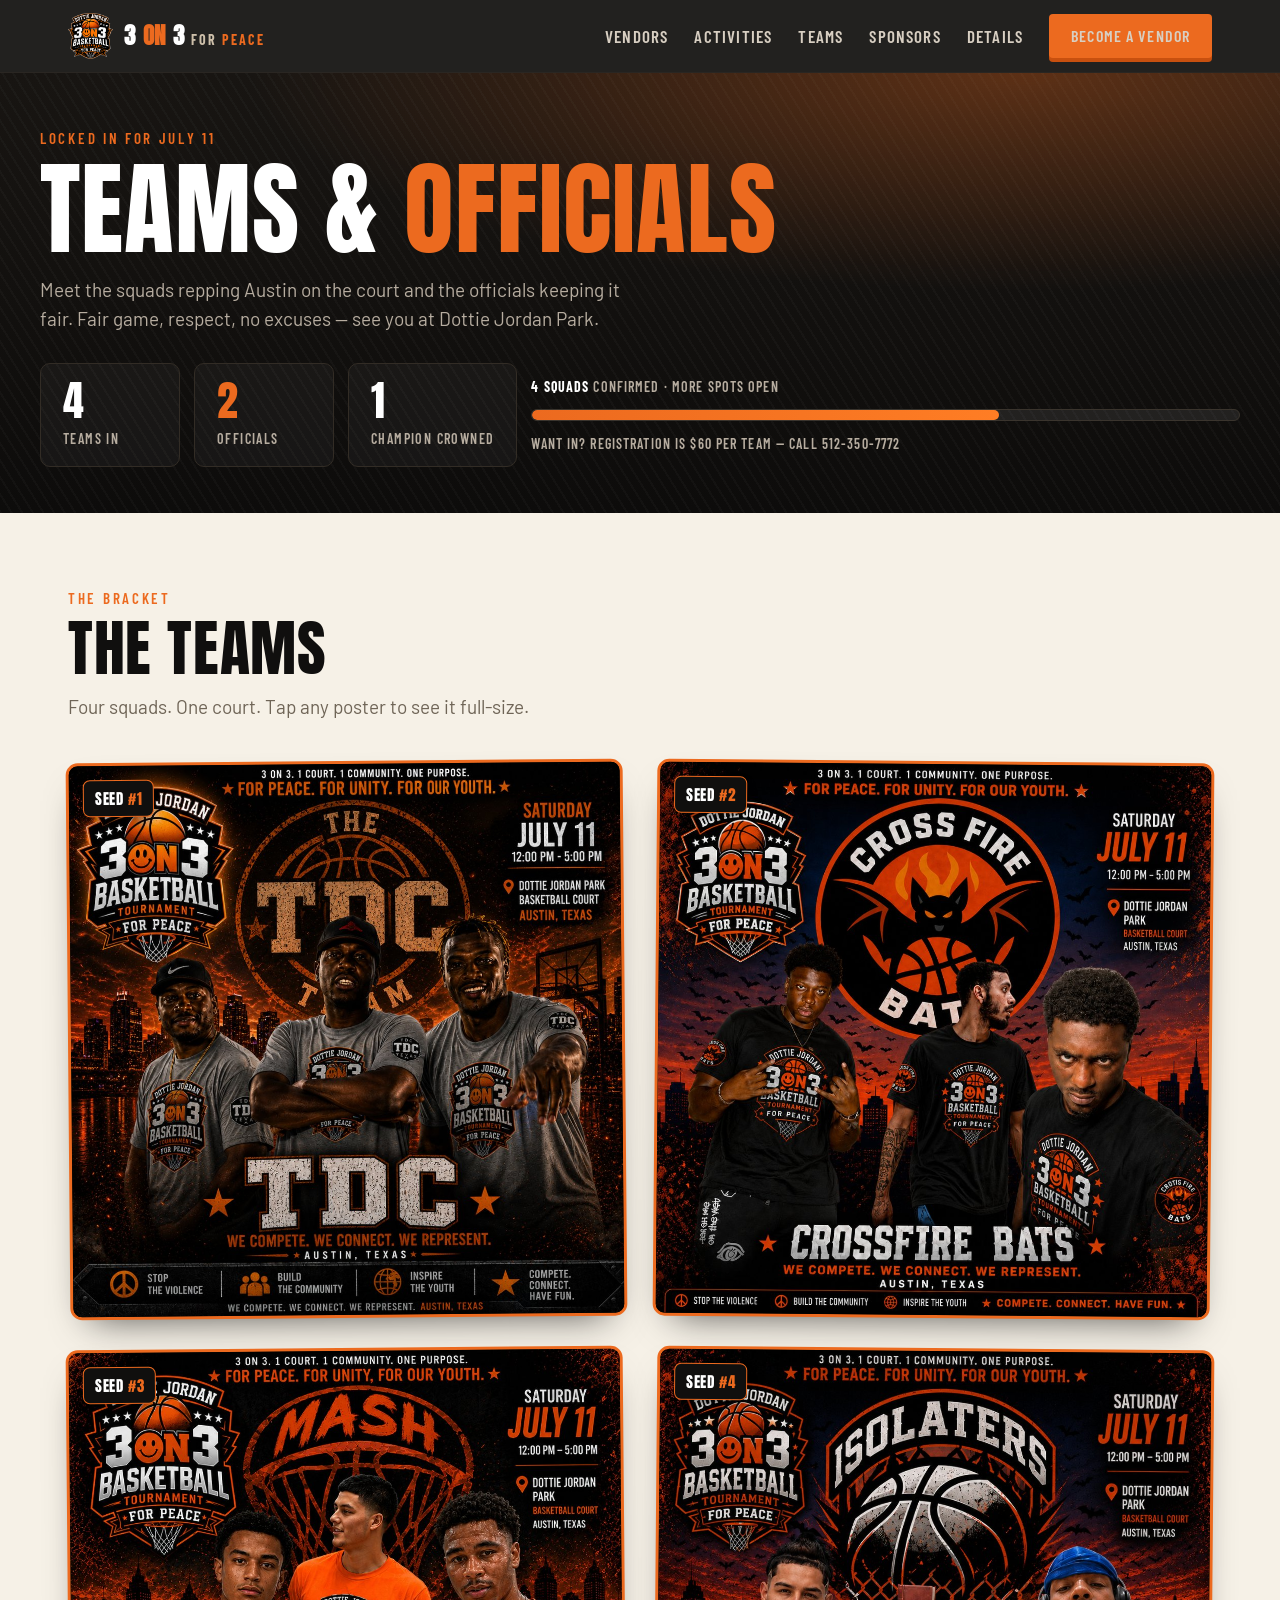
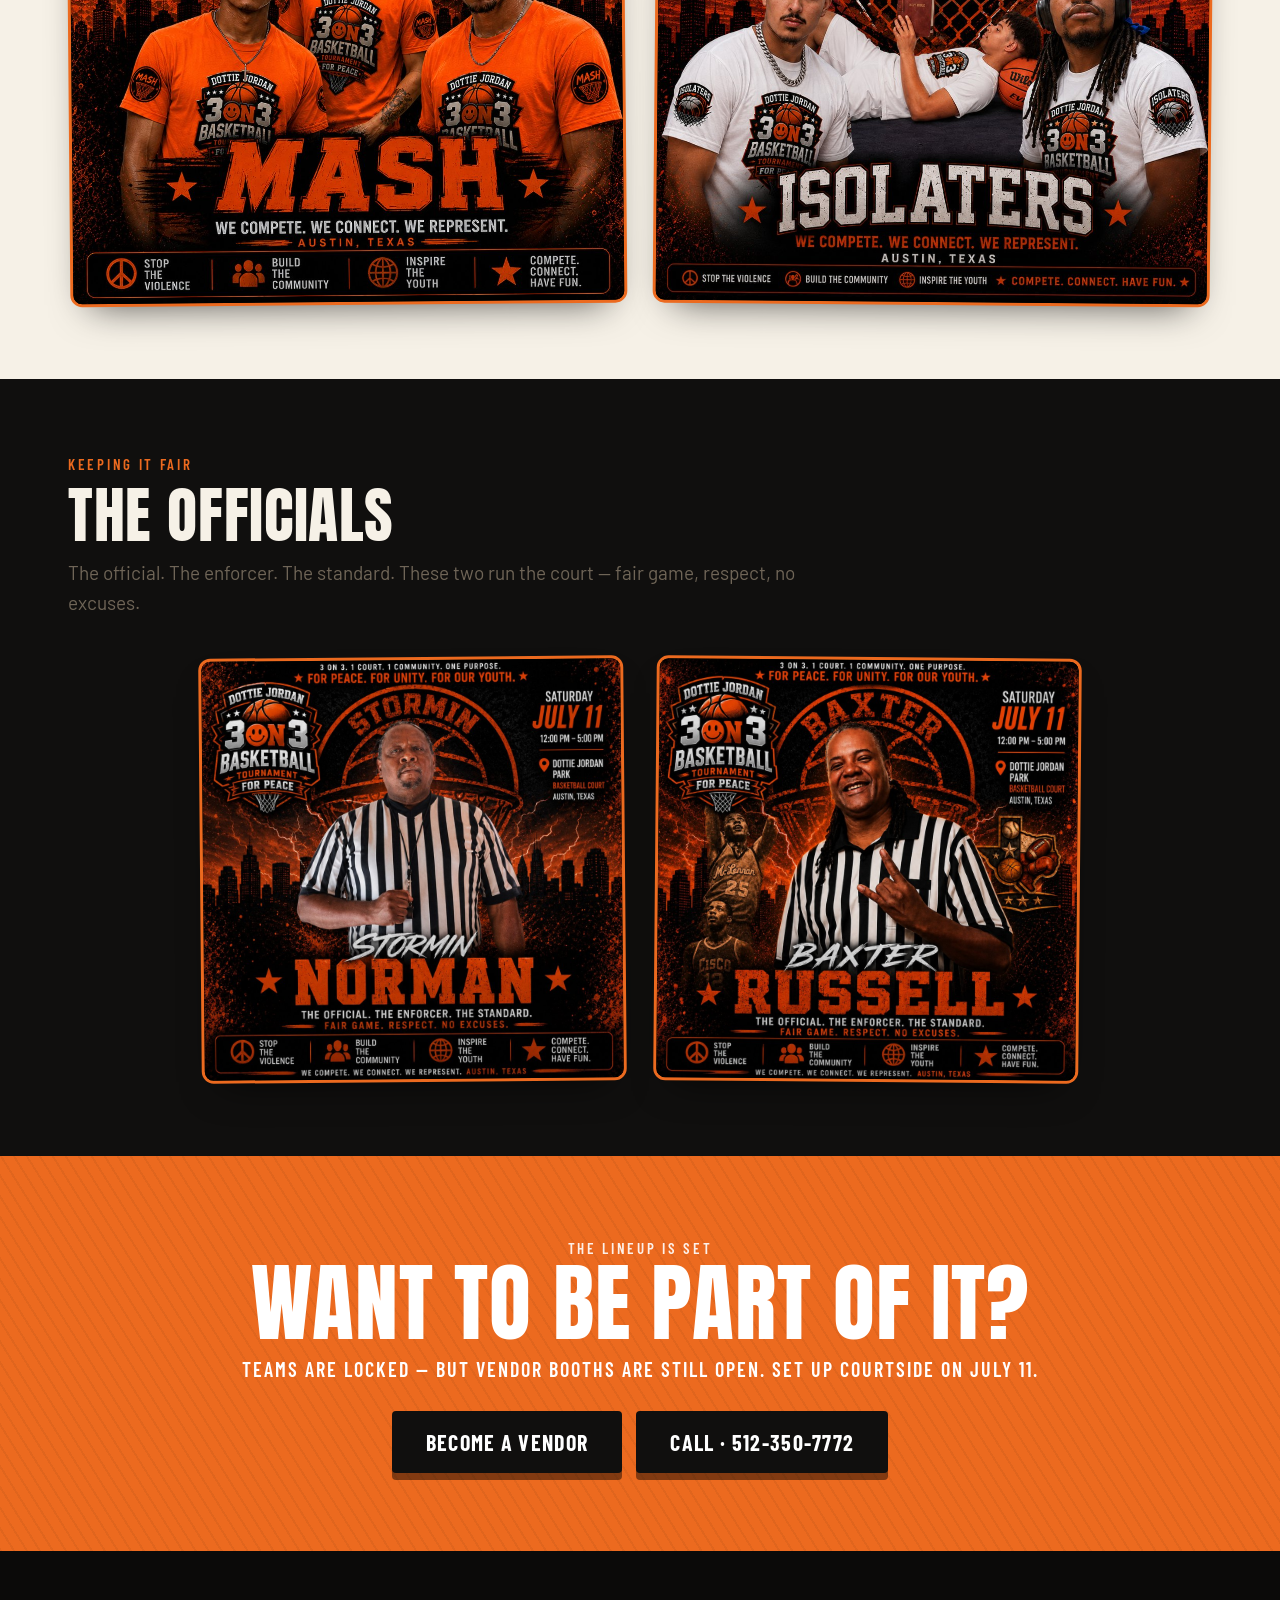
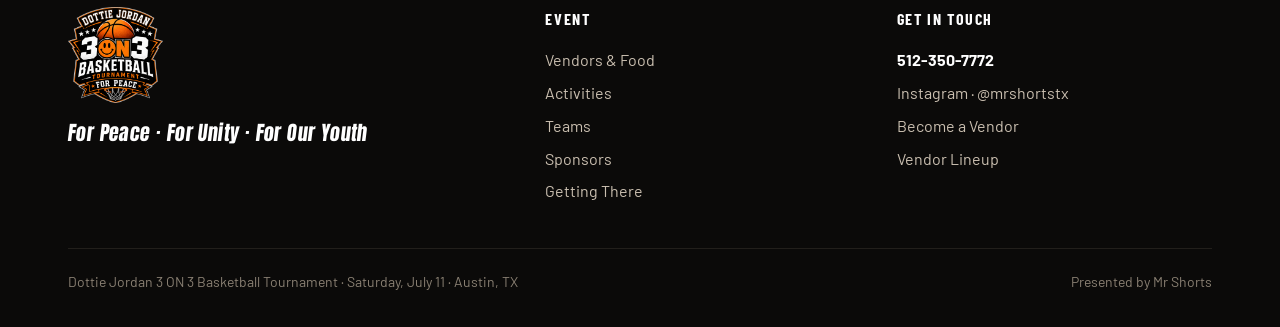
==== teams.html @ dc49b0a9 "Add files via upload" ====
<!DOCTYPE html>
<html lang="en">
<head>
<meta charset="UTF-8" />
<meta name="viewport" content="width=device-width, initial-scale=1.0" />
<title>Teams &amp; Officials — Dottie Jordan 3 ON 3 · For Peace</title>
<link rel="preconnect" href="https://fonts.googleapis.com" />
<link rel="preconnect" href="https://fonts.gstatic.com" crossorigin />
<link href="https://fonts.googleapis.com/css2?family=Anton&family=Barlow:ital,wght@0,400;0,500;0,600;0,700;1,600&family=Barlow+Condensed:wght@500;600;700&display=swap" rel="stylesheet" />
<link rel="stylesheet" href="assets/site.css" />
<style>
  /* ===== TEAMS PAGE ===== */
  .teams-hero{position:relative;background:var(--ink);color:var(--cream);overflow:hidden;}
  .teams-hero::before{
    content:"";position:absolute;inset:0;
    background:
      radial-gradient(110% 90% at 80% 0%, rgba(236,106,31,.32), transparent 55%),
      repeating-linear-gradient(58deg, rgba(255,255,255,.022) 0 2px, transparent 2px 9px),
      linear-gradient(180deg,#181512,#0d0c0b);
    z-index:0;
  }
  .teams-hero .wrap{position:relative;z-index:2;padding:54px 0 46px;}
  .teams-hero .eyebrow{display:block;margin-bottom:10px;}
  .teams-hero h1{font-size:clamp(46px,8vw,104px);color:#fff;}
  .teams-hero h1 .br{color:var(--orange);}
  .teams-hero .sub{color:var(--muted);max-width:600px;font-size:19px;margin:16px 0 0;}

  .reg-bar{display:flex;flex-wrap:wrap;gap:14px;margin-top:30px;}
  .stat{background:rgba(255,255,255,.04);border:1px solid #322c25;border-radius:10px;padding:16px 22px;min-width:140px;}
  .stat .n{font-family:'Anton',sans-serif;font-size:42px;line-height:1;color:#fff;}
  .stat .n span{color:var(--orange);}
  .stat .l{font-family:'Barlow Condensed',sans-serif;font-weight:600;text-transform:uppercase;letter-spacing:.1em;font-size:14px;color:var(--muted);margin-top:6px;}
  .reg-bar .grow{flex:1;min-width:240px;display:flex;flex-direction:column;justify-content:center;gap:12px;}
  .reg-bar .barwrap{background:rgba(255,255,255,.08);border-radius:999px;height:12px;overflow:hidden;border:1px solid #3a342d;}
  .reg-bar .barfill{height:100%;background:linear-gradient(90deg,var(--orange),var(--orange-bright));border-radius:999px;}
  .reg-bar .barlabel{font-family:'Barlow Condensed',sans-serif;font-weight:600;text-transform:uppercase;letter-spacing:.08em;font-size:14px;color:var(--muted);}
  .reg-bar .barlabel b{color:#fff;}

  /* poster grid */
  .roster-section{padding:74px 0;}
  .roster-section.cream{background:var(--cream);}
  .roster-section.dark{background:var(--ink);color:var(--cream);}
  .poster-grid{display:grid;grid-template-columns:repeat(2,1fr);gap:30px;}
  .poster-grid.officials{max-width:880px;margin:0 auto;}

  .pcard{
    position:relative;border-radius:12px;overflow:hidden;cursor:pointer;
    border:3px solid var(--orange);background:#000;
    box-shadow:0 18px 38px -20px rgba(0,0,0,.7);
    transition:.18s transform,.18s box-shadow;display:block;
  }
  .pcard:nth-child(odd){transform:rotate(-.5deg);}
  .pcard:nth-child(even){transform:rotate(.5deg);}
  .pcard:hover{transform:rotate(0deg) translateY(-4px);box-shadow:0 26px 46px -18px rgba(0,0,0,.75);}
  .pcard img{display:block;width:100%;height:auto;}
  .pcard .scrim{
    position:absolute;inset:0;
    background:radial-gradient(circle at 50% 60%, rgba(8,7,6,.15), rgba(8,7,6,.55));
    display:grid;place-items:center;
    opacity:0;transition:.18s;
  }
  .pcard:hover .scrim{opacity:1;}
  .pcard .view{
    font-family:'Barlow Condensed',sans-serif;font-weight:700;text-transform:uppercase;letter-spacing:.06em;font-size:17px;
    color:#fff;background:var(--orange);border-radius:999px;padding:12px 24px;display:inline-flex;align-items:center;gap:9px;
    transform:translateY(8px);transition:.18s;white-space:nowrap;box-shadow:0 8px 22px -8px rgba(0,0,0,.6);
  }
  .pcard:hover .view{transform:translateY(0);}
  .pcard .view svg{width:17px;height:17px;stroke:#fff;stroke-width:2.4;}

  .pcard .seedflag{
    position:absolute;top:14px;left:14px;z-index:2;
    font-family:'Anton',sans-serif;font-size:15px;color:#fff;background:var(--ink);
    border:1.5px solid var(--orange);border-radius:7px;padding:6px 11px;letter-spacing:.04em;
    box-shadow:0 6px 14px -6px rgba(0,0,0,.7);
  }
  .pcard .seedflag span{color:var(--orange);}

  /* lightbox */
  .lb{position:fixed;inset:0;z-index:200;display:none;align-items:center;justify-content:center;padding:30px;
    background:rgba(8,7,6,.92);backdrop-filter:blur(4px);}
  .lb.open{display:flex;}
  .lb img{max-width:min(92vw,860px);max-height:88vh;width:auto;height:auto;border-radius:10px;border:3px solid var(--orange);box-shadow:0 30px 60px -20px rgba(0,0,0,.8);}
  .lb .close{position:absolute;top:22px;right:26px;width:48px;height:48px;border-radius:50%;border:2px solid #5a5147;background:rgba(0,0,0,.5);color:#fff;font-size:24px;cursor:pointer;display:grid;place-items:center;transition:.15s;}
  .lb .close:hover{background:var(--orange);border-color:var(--orange);}
  .lb .nav-btn{position:absolute;top:50%;transform:translateY(-50%);width:54px;height:54px;border-radius:50%;border:2px solid #5a5147;background:rgba(0,0,0,.5);color:#fff;font-size:26px;cursor:pointer;display:grid;place-items:center;transition:.15s;}
  .lb .nav-btn:hover{background:var(--orange);border-color:var(--orange);}
  .lb .prev{left:24px;} .lb .next{right:24px;}
  .lb .cap{position:absolute;bottom:26px;left:0;right:0;text-align:center;font-family:'Barlow Condensed',sans-serif;font-weight:700;text-transform:uppercase;letter-spacing:.08em;color:#f0d4bf;font-size:16px;}

  @media(max-width:760px){
    .poster-grid{grid-template-columns:1fr;gap:22px;}
    .pcard:nth-child(odd),.pcard:nth-child(even){transform:none;}
    .lb .nav-btn{width:44px;height:44px;}
    .lb .prev{left:10px;} .lb .next{right:10px;}
  }
</style>
</head>
<body>

  <!-- ============ NAV ============ -->
  <header class="nav">
    <div class="wrap nav-inner">
      <a class="brand" href="index.html#top">
        <img src="assets/logo.png" alt="Dottie Jordan 3 on 3 logo" />
        <b>3<span>ON</span>3 <i>For <span>Peace</span></i></b>
      </a>
      <button class="nav-toggle" id="navToggle" aria-label="Menu"><span></span><span></span><span></span></button>
      <nav class="links" id="navLinks">
        <a href="index.html#vendors">Vendors</a>
        <a href="index.html#activities">Activities</a>
        <a href="teams.html">Teams</a>
        <a href="index.html#sponsors">Sponsors</a>
        <a href="index.html#details">Details</a>
        <a class="btn" href="vendor-registration.html">Become a Vendor</a>
      </nav>
    </div>
  </header>

  <!-- ============ HERO ============ -->
  <section class="teams-hero" id="top">
    <div class="wrap">
      <span class="eyebrow">Locked In For July 11</span>
      <h1>Teams &amp; <span class="br">Officials</span></h1>
      <p class="sub">Meet the squads repping Austin on the court and the officials keeping it fair. Fair game, respect, no excuses — see you at Dottie Jordan Park.</p>

      <div class="reg-bar">
        <div class="stat"><div class="n" id="statTeams">4</div><div class="l">Teams In</div></div>
        <div class="stat"><div class="n"><span>2</span></div><div class="l">Officials</div></div>
        <div class="stat"><div class="n">1</div><div class="l">Champion Crowned</div></div>
        <div class="grow">
          <div class="barlabel"><b>4 squads</b> confirmed · more spots open</div>
          <div class="barwrap"><div class="barfill" style="width:66%;"></div></div>
          <div class="barlabel">Want in? Registration is $60 per team — call 512-350-7772</div>
        </div>
      </div>
    </div>
  </section>

  <!-- ============ TEAMS ============ -->
  <section class="roster-section cream" id="teams">
    <div class="wrap">
      <div class="sec-head">
        <span class="eyebrow">The Bracket</span>
        <h2 class="section-title">The Teams</h2>
        <p class="lead">Four squads. One court. Tap any poster to see it full-size.</p>
      </div>
      <div class="poster-grid" id="teamGrid"></div>
    </div>
  </section>

  <!-- ============ OFFICIALS ============ -->
  <section class="roster-section dark" id="officials">
    <div class="wrap">
      <div class="sec-head">
        <span class="eyebrow">Keeping It Fair</span>
        <h2 class="section-title">The Officials</h2>
        <p class="lead">The official. The enforcer. The standard. These two run the court — fair game, respect, no excuses.</p>
      </div>
      <div class="poster-grid officials" id="refGrid"></div>
    </div>
  </section>

  <!-- ============ FINAL CTA ============ -->
  <section class="finalcta" id="register">
    <div class="wrap inner">
      <span class="eyebrow" style="color:#fff;opacity:.9;">The Lineup Is Set</span>
      <h2>Want To Be Part Of It?</h2>
      <p>Teams are locked — but vendor booths are still open. Set up courtside on July 11.</p>
      <div style="display:flex;gap:14px;justify-content:center;flex-wrap:wrap;">
        <a class="btn dark lg" href="vendor-registration.html">Become a Vendor</a>
        <a class="btn dark lg" href="tel:5123507772">Call · 512-350-7772</a>
      </div>
    </div>
  </section>

  <!-- ============ FOOTER ============ -->
  <footer class="footer">
    <div class="wrap">
      <div class="top">
        <div>
          <img class="logo" src="assets/logo.png" alt="Dottie Jordan 3 on 3 logo" />
          <div class="peace">For Peace · For Unity · For Our Youth</div>
        </div>
        <div>
          <h4>Event</h4>
          <a href="index.html#vendors">Vendors &amp; Food</a>
          <a href="index.html#activities">Activities</a>
          <a href="teams.html">Teams</a>
          <a href="index.html#sponsors">Sponsors</a>
          <a href="index.html#details">Getting There</a>
        </div>
        <div class="contact">
          <h4>Get In Touch</h4>
          <a href="tel:5123507772"><b>512-350-7772</b></a>
          <a href="https://instagram.com/mrshortstx" target="_blank" rel="noopener">Instagram · @mrshortstx</a>
          <a href="vendor-registration.html">Become a Vendor</a>
          <a href="index.html#vendors">Vendor Lineup</a>
        </div>
      </div>
      <div class="bottom">
        <span>Dottie Jordan 3 ON 3 Basketball Tournament · Saturday, July 11 · Austin, TX</span>
        <span>Presented by Mr Shorts</span>
      </div>
    </div>
  </footer>

  <!-- ============ LIGHTBOX ============ -->
  <div class="lb" id="lb">
    <button class="close" id="lbClose" aria-label="Close">&times;</button>
    <button class="nav-btn prev" id="lbPrev" aria-label="Previous">&#8249;</button>
    <img id="lbImg" alt="" />
    <button class="nav-btn next" id="lbNext" aria-label="Next">&#8250;</button>
    <div class="cap" id="lbCap"></div>
  </div>

  <script>
    const t = document.getElementById('navToggle');
    const l = document.getElementById('navLinks');
    t.addEventListener('click', ()=> l.classList.toggle('open'));

    const TEAMS = [
      {name:"TDC", img:"assets/posters/tdc.jpg", tag:"We Compete. We Connect. We Represent.", seed:1},
      {name:"Crossfire Bats", img:"assets/posters/crossfire-bats.jpg", tag:"We Compete. We Connect. We Represent.", seed:2},
      {name:"MASH", img:"assets/posters/mash.jpg", tag:"We Compete. We Connect. We Represent.", seed:3},
      {name:"Isolaters", img:"assets/posters/isolaters.jpg", tag:"We Compete. We Connect. We Represent.", seed:4},
    ];
    const REFS = [
      {name:"Stormin Norman", img:"assets/posters/stormin-norman.jpg", tag:"The Official · The Enforcer · The Standard"},
      {name:"Baxter Russell", img:"assets/posters/baxter-russell.jpg", tag:"Fair Game · Respect · No Excuses"},
    ];

    const EYE = '<svg viewBox="0 0 24 24" fill="none" stroke-linecap="round" stroke-linejoin="round"><path d="M2 12s3.5-7 10-7 10 7 10 7-3.5 7-10 7-10-7-10-7z"/><circle cx="12" cy="12" r="3"/></svg>';

    // flat ordered list for lightbox navigation
    const ALL = [];
    function card(item, kind){
      const idx = ALL.length;
      ALL.push(item);
      const seed = kind==='team' ? `<div class="seedflag">SEED <span>#${item.seed}</span></div>` : '';
      return `<a class="pcard" data-idx="${idx}" href="${item.img}" onclick="return false;">
        ${seed}
        <img src="${item.img}" alt="${item.name} — Dottie Jordan 3 on 3 poster" loading="lazy" />
        <div class="scrim"><span class="view">${EYE} View Poster</span></div>
      </a>`;
    }
    document.getElementById('teamGrid').innerHTML = TEAMS.map(t=>card(t,'team')).join('');
    document.getElementById('refGrid').innerHTML = REFS.map(r=>card(r,'ref')).join('');

    // lightbox
    const lb=document.getElementById('lb'), lbImg=document.getElementById('lbImg'), lbCap=document.getElementById('lbCap');
    let cur=0;
    function open(i){cur=(i+ALL.length)%ALL.length;lbImg.src=ALL[cur].img;lbImg.alt=ALL[cur].name;lbCap.textContent=ALL[cur].name+' — '+ALL[cur].tag;lb.classList.add('open');}
    function close(){lb.classList.remove('open');lbImg.removeAttribute('src');}
    document.querySelectorAll('.pcard').forEach(c=>c.addEventListener('click',()=>open(+c.dataset.idx)));
    document.getElementById('lbClose').addEventListener('click',close);
    document.getElementById('lbPrev').addEventListener('click',e=>{e.stopPropagation();open(cur-1);});
    document.getElementById('lbNext').addEventListener('click',e=>{e.stopPropagation();open(cur+1);});
    lb.addEventListener('click',e=>{if(e.target===lb)close();});
    document.addEventListener('keydown',e=>{if(!lb.classList.contains('open'))return;if(e.key==='Escape')close();if(e.key==='ArrowLeft')open(cur-1);if(e.key==='ArrowRight')open(cur+1);});
  </script>
</body>
</html>
---- assets/site.css ----
/* ====== DOTTIE JORDAN 3ON3 — FOR PEACE :: brand stylesheet ====== */
:root{
  --ink:#100f0e;
  --ink-2:#1b1917;
  --panel:#211e1b;
  --cream:#f6f1e7;
  --cream-2:#ece3d3;
  --paper:#fbf7ef;
  --orange:#ec6a1f;
  --orange-bright:#ff7d24;
  --orange-deep:#c8500f;
  --line-dark:#3a342d;
  --muted:#b7ada0;
  --muted-ink:#7c736682;
  --shadow:0 18px 40px -18px rgba(0,0,0,.55);
  --maxw:1200px;
}
*{box-sizing:border-box;}
html{scroll-behavior:smooth;scroll-padding-top:78px;}
body{
  margin:0;
  font-family:'Barlow',system-ui,sans-serif;
  color:var(--ink);
  background:var(--paper);
  -webkit-font-smoothing:antialiased;
  font-size:18px;line-height:1.55;
}
img{max-width:100%;display:block;}
a{color:inherit;text-decoration:none;}

.wrap{max-width:var(--maxw);margin:0 auto;padding:0 28px;}
.eyebrow{
  font-family:'Barlow Condensed',sans-serif;font-weight:600;
  text-transform:uppercase;letter-spacing:.18em;font-size:15px;color:var(--orange);
}
h1,h2,h3{font-family:'Anton',sans-serif;font-weight:400;line-height:.96;letter-spacing:.01em;margin:0;text-transform:uppercase;}
.display{font-size:clamp(54px,9vw,118px);}
.section-title{font-size:clamp(34px,5.2vw,62px);}
.italic-skew{font-style:normal;transform:skewX(-7deg);display:inline-block;}

/* star separators like the flyer */
.stars{display:inline-flex;align-items:center;gap:14px;font-family:'Barlow Condensed',sans-serif;font-weight:700;text-transform:uppercase;letter-spacing:.12em;}
.stars .s{color:var(--orange);font-size:.8em;}

/* buttons */
.btn{
  --bg:var(--orange);--fg:#fff;
  font-family:'Barlow Condensed',sans-serif;font-weight:700;text-transform:uppercase;letter-spacing:.06em;
  font-size:19px;line-height:1;
  display:inline-flex;align-items:center;gap:10px;
  background:var(--bg);color:var(--fg);
  border:2px solid transparent;border-radius:4px;
  padding:15px 26px;cursor:pointer;transition:.15s transform,.15s background,.15s box-shadow;
  box-shadow:0 6px 0 var(--orange-deep);
}
.btn:hover{transform:translateY(-1px);background:var(--orange-bright);}
.btn:active{transform:translateY(4px);box-shadow:0 2px 0 var(--orange-deep);}
.btn.ghost{background:transparent;color:var(--cream);border-color:#5a5147;box-shadow:none;}
.btn.ghost:hover{background:rgba(236,106,31,.12);border-color:var(--orange);color:#fff;}
.btn.dark{background:var(--ink);color:#fff;box-shadow:0 6px 0 #000;}
.btn.dark:hover{background:#000;}
.btn.lg{font-size:22px;padding:18px 32px;}

/* chips */
.chip{
  display:inline-flex;align-items:center;gap:8px;
  font-family:'Barlow Condensed',sans-serif;font-weight:600;text-transform:uppercase;letter-spacing:.08em;font-size:15px;
  border:1.5px solid currentColor;border-radius:999px;padding:7px 15px;
}
.chip svg{width:16px;height:16px;}

/* ============ NAV ============ */
.nav{
  position:sticky;top:0;z-index:60;background:rgba(16,15,14,.92);
  backdrop-filter:blur(8px);border-bottom:1px solid #2a2622;
}
.nav-inner{display:flex;align-items:center;gap:26px;height:72px;}
.nav .brand{display:flex;align-items:center;gap:11px;color:#fff;}
.nav .brand img{height:46px;width:auto;}
.nav .brand b{font-family:'Anton',sans-serif;font-size:23px;letter-spacing:.02em;display:flex;align-items:baseline;gap:7px;}
.nav .brand b span{color:var(--orange);}
.nav .brand b i{font-family:'Barlow Condensed',sans-serif;font-style:normal;font-weight:700;font-size:14px;letter-spacing:.14em;text-transform:uppercase;color:#cdbfa9;white-space:nowrap;}
.nav .brand b i span{color:var(--orange);}
.nav .links{display:flex;gap:26px;margin-left:auto;align-items:center;}
.nav .links a{font-family:'Barlow Condensed',sans-serif;font-weight:600;text-transform:uppercase;letter-spacing:.07em;font-size:17px;color:#d8cfc2;transition:.15s;}
.nav .links a:hover{color:#fff;}
.nav .links .btn{font-size:16px;padding:12px 20px;box-shadow:0 4px 0 var(--orange-deep);}
.nav-toggle{display:none;margin-left:auto;background:none;border:0;cursor:pointer;padding:8px;}
.nav-toggle span{display:block;width:26px;height:3px;background:#fff;border-radius:2px;margin:5px 0;}

/* ============ HERO ============ */
.hero{position:relative;background:var(--ink);color:var(--cream);overflow:hidden;}
.hero::before{/* spotlight + grain */
  content:"";position:absolute;inset:0;
  background:
    radial-gradient(120% 90% at 75% 0%, rgba(236,106,31,.35), transparent 55%),
    radial-gradient(90% 80% at 10% 100%, rgba(236,106,31,.14), transparent 60%),
    repeating-linear-gradient(58deg, rgba(255,255,255,.022) 0 2px, transparent 2px 9px),
    linear-gradient(180deg,#181512,#0d0c0b);
  z-index:0;
}
.hero::after{/* bottom court fade */
  content:"";position:absolute;left:0;right:0;bottom:0;height:140px;
  background:linear-gradient(180deg,transparent,rgba(0,0,0,.5));z-index:0;
}
.hero-inner{position:relative;z-index:2;display:grid;grid-template-columns:1.05fr .95fr;gap:48px;align-items:center;padding:62px 0 70px;}
.hero .eyebrow-row{display:flex;gap:10px;flex-wrap:wrap;margin-bottom:22px;}
.hero .eyebrow-row .chip{color:#e9c9af;border-color:#5a473a;}
.hero .eyebrow-row .chip.hot{color:#fff;background:var(--orange);border-color:var(--orange);}
.hero .logo-art{max-width:430px;width:100%;filter:drop-shadow(0 14px 30px rgba(0,0,0,.6));margin-bottom:6px;}
.hero h1.kicker{font-size:clamp(40px,6vw,82px);color:#fff;margin:4px 0 10px;}
.hero h1.kicker .peace{color:var(--orange);}
.hero .tag{margin:18px 0 6px;font-size:20px;}
.hero .sub{color:var(--muted);max-width:440px;font-size:18px;margin:0 0 26px;}
.hero .cta-row{display:flex;gap:14px;flex-wrap:wrap;}
.hero-media{position:relative;}
.hero-media image-slot{display:block;width:100%;height:480px;border-radius:8px;border:3px solid var(--orange);box-shadow:14px 14px 0 rgba(236,106,31,.22);transform:rotate(.6deg);}
.hero-media .presented{
  position:absolute;left:-14px;bottom:-18px;background:#fff;color:var(--ink);
  font-family:'Barlow Condensed',sans-serif;font-weight:700;text-transform:uppercase;letter-spacing:.06em;
  font-size:14px;padding:9px 16px;border-radius:4px;box-shadow:var(--shadow);transform:rotate(-2deg);
}
.hero-media .presented b{font-family:'Anton';color:var(--orange);font-size:18px;display:block;letter-spacing:.02em;}

/* ============ FEATURE STRIP ============ */
.features{background:var(--orange);color:#fff;}
.features .grid{display:grid;grid-template-columns:repeat(5,1fr);}
.feature{padding:30px 18px;text-align:center;border-right:1px solid rgba(255,255,255,.22);}
.feature:last-child{border-right:0;}
.feature .ic{width:54px;height:54px;margin:0 auto 12px;display:grid;place-items:center;border:2.5px solid #fff;border-radius:50%;}
.feature .ic svg{width:28px;height:28px;stroke:#fff;}
.feature h3{font-family:'Barlow Condensed',sans-serif;font-weight:700;font-size:22px;letter-spacing:.04em;}
.feature p{margin:2px 0 0;font-family:'Barlow Condensed',sans-serif;text-transform:uppercase;letter-spacing:.08em;font-size:14px;color:#ffe6d3;}

/* ============ generic section ============ */
.section{padding:84px 0;}
.section.dark{background:var(--ink);color:var(--cream);}
.section.cream{background:var(--cream);}
.sec-head{margin-bottom:40px;max-width:780px;}
.sec-head .eyebrow{display:block;margin-bottom:8px;}
.sec-head p.lead{font-size:19px;color:#6f6557;margin:14px 0 0;}
.section.dark .sec-head p.lead{color:var(--muted);}

/* ============ VENDORS (primary) ============ */
.vendor-grid{display:grid;grid-template-columns:repeat(4,1fr);gap:20px;}
.vendor{
  background:#fff;border:1px solid #e6ddcc;border-radius:10px;overflow:hidden;
  box-shadow:0 10px 24px -16px rgba(0,0,0,.35);transition:.15s transform,.15s box-shadow;
}
.vendor:hover{transform:translateY(-3px);box-shadow:0 18px 30px -16px rgba(0,0,0,.4);}
.vendor{position:relative;}
.vendor image-slot{display:block;width:100%;height:auto !important;aspect-ratio:1/1;background:#f3ece0;}
.vendor .vlogo{display:block;width:100%;aspect-ratio:1/1;background:#0d0c0b;position:relative;overflow:hidden;cursor:pointer;}
.vendor .vlogo img{width:100%;height:100%;object-fit:cover;display:block;}
.vendor .proud{position:absolute;top:10px;left:10px;z-index:4;font-family:'Barlow Condensed',sans-serif;font-weight:700;text-transform:uppercase;letter-spacing:.07em;font-size:12px;color:#fff;background:var(--orange);border-radius:6px;padding:4px 9px;box-shadow:0 4px 10px -4px rgba(0,0,0,.6);}
.vendor .zoom{position:absolute;top:10px;right:10px;z-index:5;width:36px;height:36px;border-radius:9px;border:0;cursor:pointer;background:rgba(13,12,11,.6);display:none;place-items:center;backdrop-filter:blur(4px);box-shadow:0 4px 10px -4px rgba(0,0,0,.55);transition:.15s background;}
.vendor .zoom:hover{background:var(--orange);}
.vendor .zoom svg{width:19px;height:19px;stroke:#fff;stroke-width:2.2;fill:none;}
.vendor.previewable:hover .zoom{display:grid;}
.vendor .meta{padding:14px 16px 16px;}
.vendor .meta .cat{font-family:'Barlow Condensed',sans-serif;font-weight:700;text-transform:uppercase;letter-spacing:.1em;font-size:13px;color:var(--orange);}
.vendor .meta h3{font-family:'Barlow Condensed',sans-serif;font-weight:700;font-size:22px;margin:3px 0 0;color:var(--ink);text-transform:none;}
.vendor .meta .booth{font-size:14px;color:#8a8073;font-weight:600;}
.vendor-cta{margin-top:34px;display:flex;gap:14px;flex-wrap:wrap;align-items:center;}
.vendor-cta .note{color:#6f6557;font-family:'Barlow Condensed',sans-serif;font-weight:600;text-transform:uppercase;letter-spacing:.06em;}

/* ============ ACTIVITIES ============ */
.act-grid{display:grid;grid-template-columns:repeat(4,1fr);gap:20px;}
.act{position:relative;border-radius:10px;overflow:hidden;border:1px solid var(--line-dark);background:var(--panel);}
.act image-slot{display:block;width:100%;height:200px;}
.act .body{padding:18px 18px 22px;}
.act .num{font-family:'Anton';color:var(--orange);font-size:15px;letter-spacing:.1em;}
.act h3{font-family:'Barlow Condensed',sans-serif;font-weight:700;font-size:24px;margin:4px 0 6px;color:#fff;text-transform:none;}
.act p{margin:0;font-size:16px;color:var(--muted);}

/* ============ SPONSORS ============ */
.presenting{text-align:center;margin-bottom:46px;}
.presenting .eyebrow{display:block;margin-bottom:14px;}
.presenting .ms{
  font-family:'Anton',sans-serif;font-size:clamp(40px,7vw,82px);color:var(--ink);transform:skewX(-7deg);display:inline-block;white-space:nowrap;
}
.section.cream .presenting .ms{color:var(--ink);}
.sponsor-wall{display:grid;grid-template-columns:repeat(4,1fr);gap:22px;}
.sponsor{position:relative;background:#fff;border:1px solid #e6ddcc;border-radius:12px;aspect-ratio:3/4;overflow:hidden;box-shadow:0 14px 32px -24px rgba(0,0,0,.45);}
.sponsor image-slot{display:block;width:100%;height:100%;}
.sponsor image-slot::part(image){object-fit:cover;}
.sponsor .flyer-btn{position:absolute;left:50%;bottom:12px;transform:translateX(-50%) translateY(6px);z-index:5;align-items:center;gap:7px;font-family:'Barlow Condensed',sans-serif;font-weight:700;text-transform:uppercase;letter-spacing:.05em;font-size:13px;color:#fff;background:var(--orange);border:0;border-radius:999px;padding:9px 16px;cursor:pointer;box-shadow:0 8px 18px -6px rgba(0,0,0,.6);display:none;opacity:0;transition:.16s;}
.sponsor .flyer-btn svg{width:15px;height:15px;stroke:#fff;stroke-width:2.3;fill:none;}
.sponsor.previewable .flyer-btn{display:inline-flex;}
.sponsor.previewable:hover .flyer-btn{opacity:1;transform:translateX(-50%) translateY(0);}
.sponsor-tier{text-align:center;font-family:'Barlow Condensed',sans-serif;font-weight:700;text-transform:uppercase;letter-spacing:.14em;color:#a99a83;margin:34px 0 16px;font-size:15px;}

/* ============ VENDOR FLYER LIGHTBOX ============ */
.vlb{position:fixed;inset:0;z-index:200;display:none;align-items:center;justify-content:center;padding:30px;background:rgba(8,7,6,.92);backdrop-filter:blur(4px);}
.vlb.open{display:flex;}
.vlb img{max-width:min(92vw,820px);max-height:88vh;width:auto;height:auto;border-radius:10px;border:3px solid var(--orange);box-shadow:0 30px 60px -20px rgba(0,0,0,.8);}
.vlb .x{position:absolute;top:22px;right:26px;width:48px;height:48px;border-radius:50%;border:2px solid #5a5147;background:rgba(0,0,0,.5);color:#fff;font-size:24px;cursor:pointer;display:grid;place-items:center;transition:.15s;}
.vlb .x:hover{background:var(--orange);border-color:var(--orange);}
.vlb .arw{position:absolute;top:50%;transform:translateY(-50%);width:54px;height:54px;border-radius:50%;border:2px solid #5a5147;background:rgba(0,0,0,.5);color:#fff;font-size:26px;cursor:pointer;display:grid;place-items:center;transition:.15s;}
.vlb .arw:hover{background:var(--orange);border-color:var(--orange);}
.vlb .arw.prev{left:24px;} .vlb .arw.next{right:24px;}
.vlb .cap{position:absolute;bottom:26px;left:0;right:0;text-align:center;font-family:'Barlow Condensed',sans-serif;font-weight:700;text-transform:uppercase;letter-spacing:.08em;color:#f0d4bf;font-size:16px;}
@media(max-width:640px){.vlb .arw{width:44px;height:44px;}.vlb .arw.prev{left:10px;}.vlb .arw.next{right:10px;}}

/* ============ MAP / DETAILS ============ */
.map-row{display:grid;grid-template-columns:1fr 1fr;gap:38px;align-items:stretch;}
.map-frame{border-radius:10px;overflow:hidden;border:3px solid var(--orange);box-shadow:12px 12px 0 rgba(236,106,31,.18);min-height:330px;}
.map-frame iframe{width:100%;height:100%;min-height:330px;border:0;display:block;filter:saturate(1.05);}
.detail-card .row{display:flex;gap:14px;padding:18px 0;border-bottom:1px solid #e2d9c8;}
.detail-card .row:last-child{border-bottom:0;}
.detail-card .row .ic{flex:none;width:42px;height:42px;border-radius:8px;background:var(--orange);display:grid;place-items:center;}
.detail-card .row .ic svg{width:22px;height:22px;stroke:#fff;}
.detail-card .row .k{font-family:'Barlow Condensed',sans-serif;font-weight:700;text-transform:uppercase;letter-spacing:.08em;color:#8a8073;font-size:14px;}
.detail-card .row .v{font-size:19px;font-weight:600;color:var(--ink);}

/* ============ GALLERY ============ */
.gallery{display:grid;grid-template-columns:repeat(4,1fr);grid-auto-rows:150px;gap:14px;}
.gallery image-slot{width:100%;height:100%;border-radius:8px;}
.gallery .tall{grid-row:span 2;}
.gallery .wide{grid-column:span 2;}

/* image-slot empty-state visibility on dark surfaces */
.section.dark image-slot::part(frame),
.gallery image-slot::part(frame),
.hero-media image-slot::part(frame){background:rgba(255,255,255,.055) !important;}
.section.dark image-slot::part(empty),
.gallery image-slot::part(empty),
.hero-media image-slot::part(empty){color:rgba(246,241,231,.6) !important;}

/* ============ FINAL CTA ============ */
.finalcta{position:relative;background:var(--orange);color:#fff;text-align:center;padding:78px 0;overflow:hidden;}
.finalcta::before{content:"";position:absolute;inset:0;background:repeating-linear-gradient(58deg,rgba(0,0,0,.05) 0 2px,transparent 2px 11px);}
.finalcta .inner{position:relative;z-index:2;}
.finalcta h2{font-size:clamp(40px,7vw,86px);color:#fff;}
.finalcta p{font-family:'Barlow Condensed',sans-serif;text-transform:uppercase;letter-spacing:.1em;font-weight:600;font-size:20px;margin:10px 0 26px;}
.finalcta .btn.dark{box-shadow:0 7px 0 rgba(0,0,0,.45);}

/* ============ FOOTER ============ */
.footer{background:#0b0a09;color:#cabfb0;padding:56px 0 34px;}
.footer .top{display:grid;grid-template-columns:1.4fr 1fr 1fr;gap:36px;}
.footer img.logo{height:96px;width:auto;margin-bottom:14px;}
.footer .peace{font-family:'Anton',sans-serif;color:#fff;font-size:20px;letter-spacing:.02em;transform:skewX(-7deg);display:inline-block;}
.footer h4{font-family:'Barlow Condensed',sans-serif;font-weight:700;text-transform:uppercase;letter-spacing:.1em;color:#fff;font-size:16px;margin:0 0 12px;}
.footer a{display:block;color:#cabfb0;padding:4px 0;font-size:16px;}
.footer a:hover{color:var(--orange);}
.footer .contact b{color:#fff;}
.footer .bottom{display:flex;justify-content:space-between;align-items:center;gap:16px;margin-top:40px;padding-top:22px;border-top:1px solid #221f1b;font-size:14px;color:#8a8073;flex-wrap:wrap;}

/* ============ RESPONSIVE ============ */
@media(max-width:900px){
  .hero-inner{grid-template-columns:1fr;gap:30px;padding:44px 0 54px;}
  .hero-media{order:-1;}
  .hero-media image-slot{height:300px;}
  .features .grid{grid-template-columns:repeat(2,1fr);}
  .feature:nth-child(2n){border-right:0;}
  .vendor-grid{grid-template-columns:repeat(2,1fr);}
  .act-grid{grid-template-columns:repeat(2,1fr);}
  .sponsor-wall{grid-template-columns:repeat(2,1fr);}
  .map-row{grid-template-columns:1fr;}
  .footer .top{grid-template-columns:1fr;gap:26px;}
}
@media(max-width:640px){
  body{font-size:17px;}
  .nav .links{display:none;}
  .nav .links.open{display:flex;position:absolute;top:72px;left:0;right:0;flex-direction:column;background:#161311;padding:18px 28px 26px;gap:14px;border-bottom:1px solid #2a2622;}
  .nav .links.open .btn{align-self:flex-start;}
  .nav-toggle{display:block;}
  .vendor-grid{grid-template-columns:1fr 1fr;}
  .act-grid{grid-template-columns:1fr;}
  .gallery{grid-template-columns:repeat(2,1fr);}
  .section{padding:60px 0;}
}
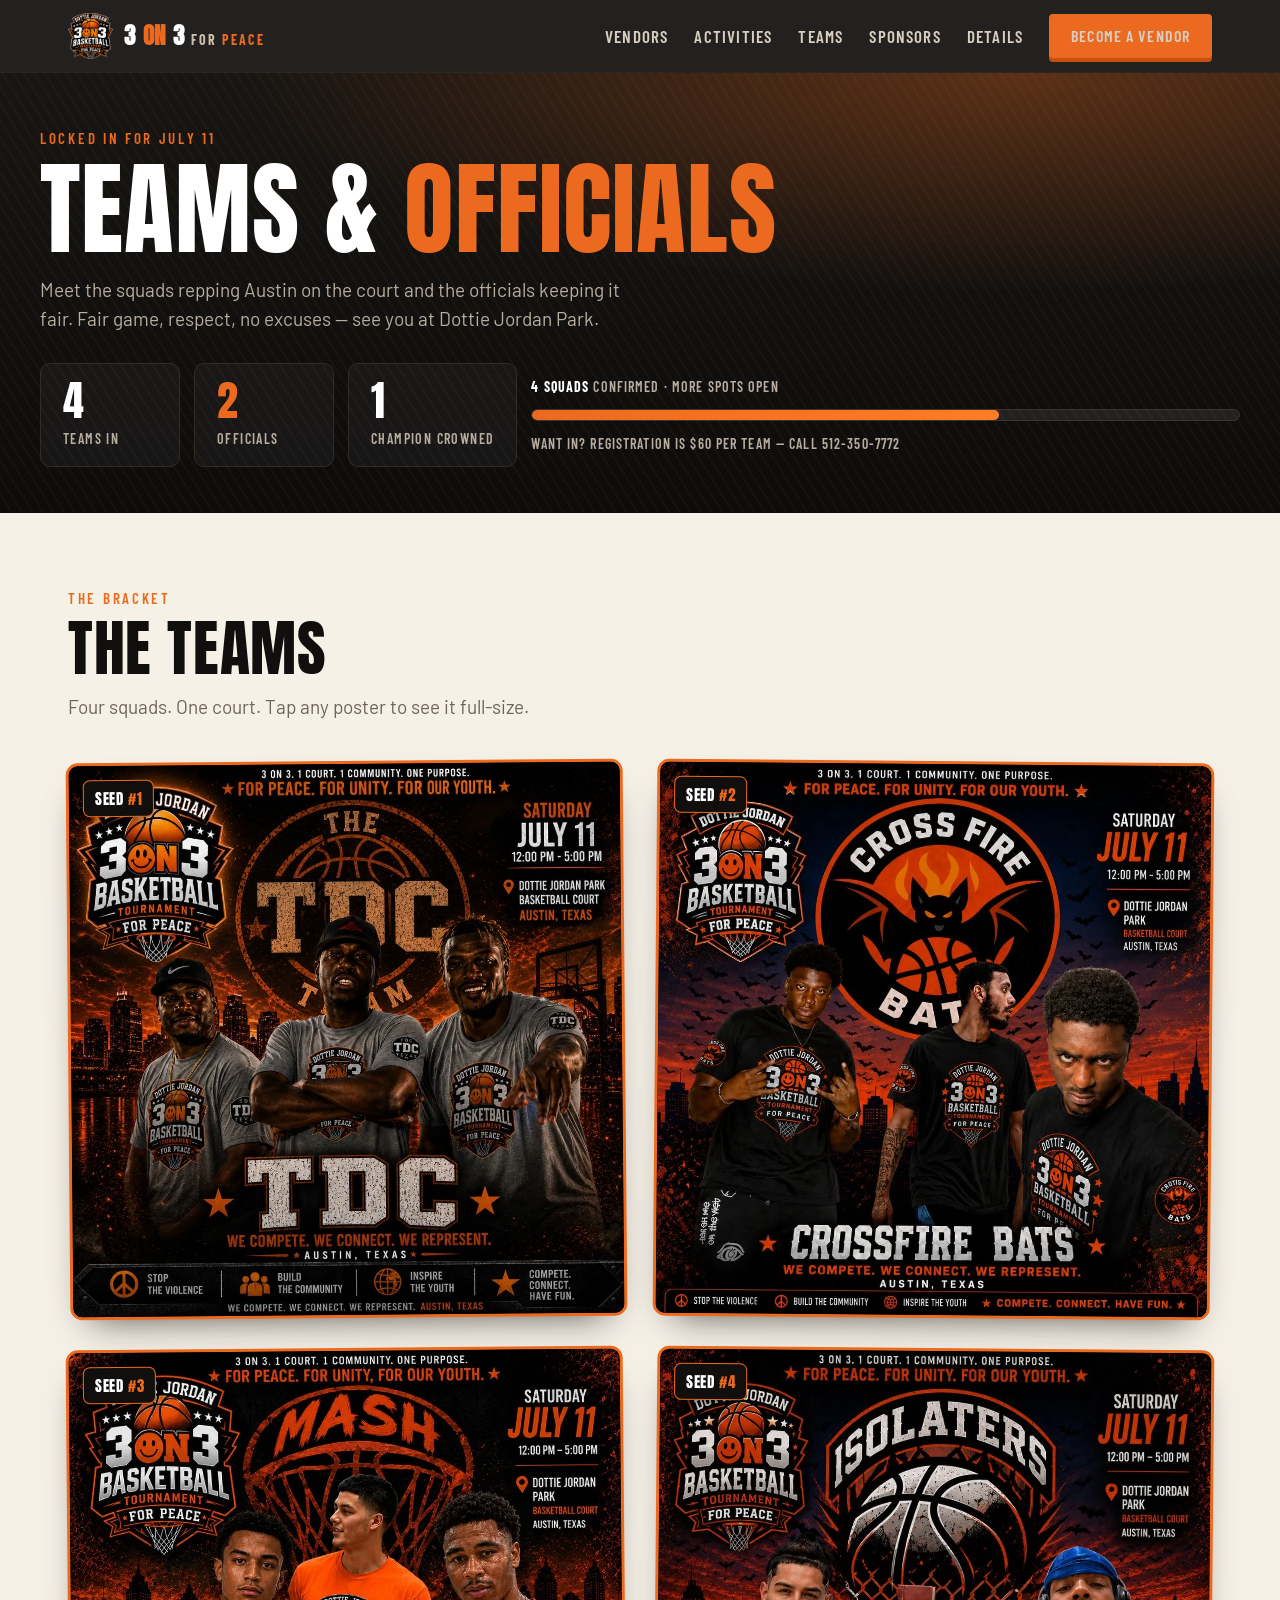
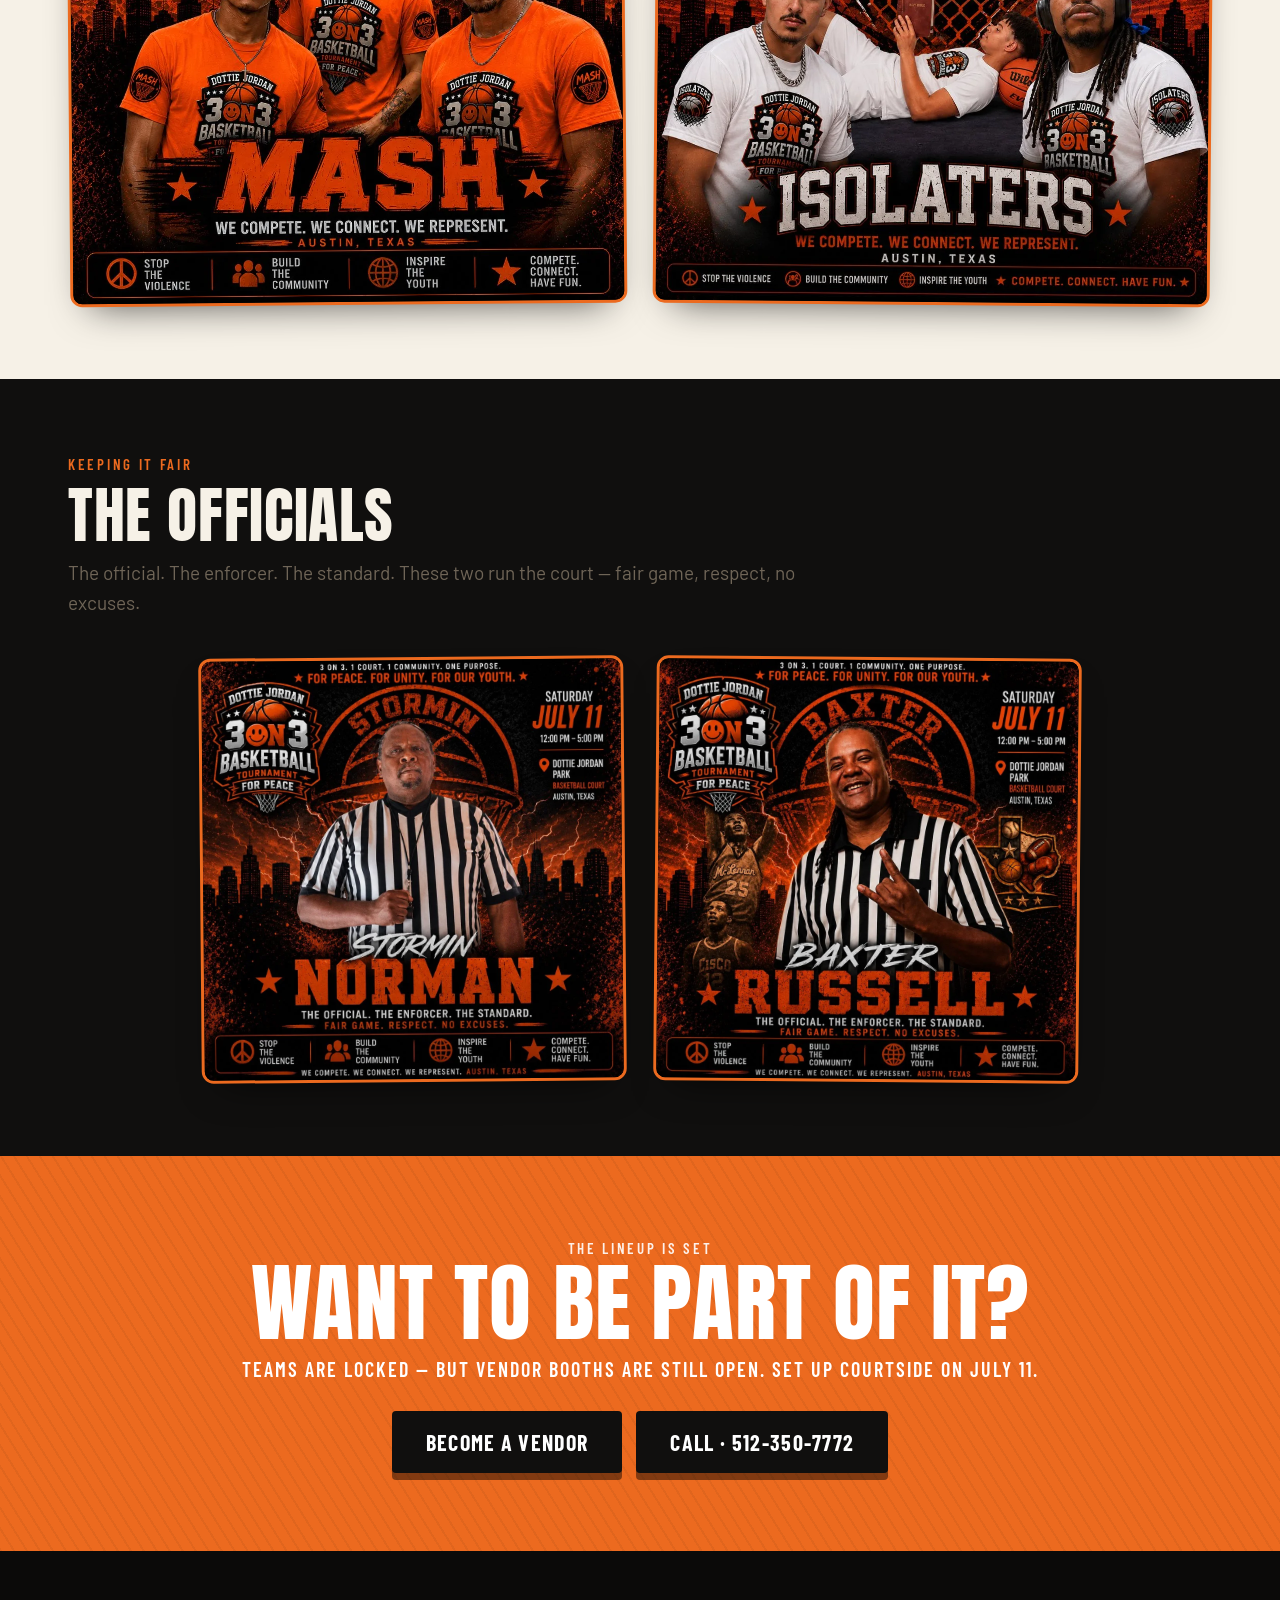
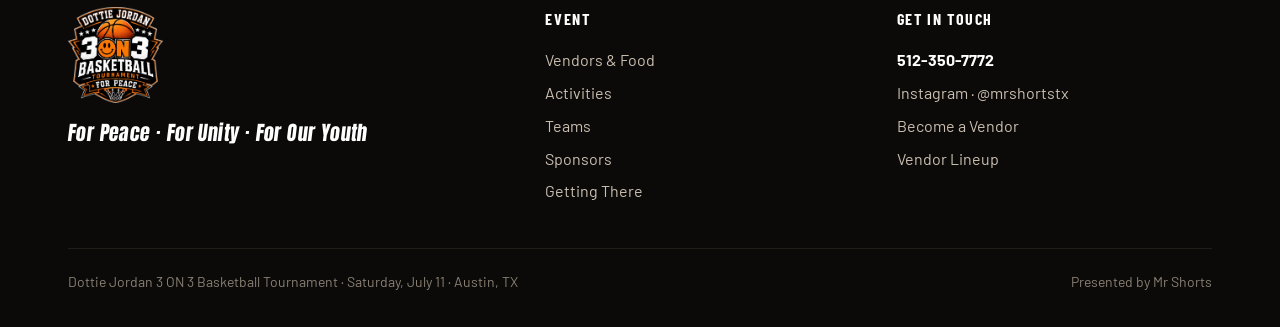
==== commit 227abe16: "Add files via upload" ====
--- a/teams.html
+++ b/teams.html
@@ -7,7 +7,297 @@
 <link rel="preconnect" href="https://fonts.googleapis.com" />
 <link rel="preconnect" href="https://fonts.gstatic.com" crossorigin />
 <link href="https://fonts.googleapis.com/css2?family=Anton&family=Barlow:ital,wght@0,400;0,500;0,600;0,700;1,600&family=Barlow+Condensed:wght@500;600;700&display=swap" rel="stylesheet" />
-<link rel="stylesheet" href="assets/site.css" />
+<style id="site-css">
+/* ====== DOTTIE JORDAN 3ON3 — FOR PEACE :: brand stylesheet ====== */
+:root{
+  --ink:#100f0e;
+  --ink-2:#1b1917;
+  --panel:#211e1b;
+  --cream:#f6f1e7;
+  --cream-2:#ece3d3;
+  --paper:#fbf7ef;
+  --orange:#ec6a1f;
+  --orange-bright:#ff7d24;
+  --orange-deep:#c8500f;
+  --line-dark:#3a342d;
+  --muted:#b7ada0;
+  --muted-ink:#7c736682;
+  --shadow:0 18px 40px -18px rgba(0,0,0,.55);
+  --maxw:1200px;
+}
+*{box-sizing:border-box;}
+html{scroll-behavior:smooth;scroll-padding-top:78px;}
+body{
+  margin:0;
+  font-family:'Barlow',system-ui,sans-serif;
+  color:var(--ink);
+  background:var(--paper);
+  -webkit-font-smoothing:antialiased;
+  font-size:18px;line-height:1.55;
+}
+img{max-width:100%;display:block;}
+a{color:inherit;text-decoration:none;}
+
+.wrap{max-width:var(--maxw);margin:0 auto;padding:0 28px;}
+.eyebrow{
+  font-family:'Barlow Condensed',sans-serif;font-weight:600;
+  text-transform:uppercase;letter-spacing:.18em;font-size:15px;color:var(--orange);
+}
+h1,h2,h3{font-family:'Anton',sans-serif;font-weight:400;line-height:.96;letter-spacing:.01em;margin:0;text-transform:uppercase;}
+.display{font-size:clamp(54px,9vw,118px);}
+.section-title{font-size:clamp(34px,5.2vw,62px);}
+.italic-skew{font-style:normal;transform:skewX(-7deg);display:inline-block;}
+
+/* star separators like the flyer */
+.stars{display:inline-flex;align-items:center;gap:14px;font-family:'Barlow Condensed',sans-serif;font-weight:700;text-transform:uppercase;letter-spacing:.12em;}
+.stars .s{color:var(--orange);font-size:.8em;}
+
+/* buttons */
+.btn{
+  --bg:var(--orange);--fg:#fff;
+  font-family:'Barlow Condensed',sans-serif;font-weight:700;text-transform:uppercase;letter-spacing:.06em;
+  font-size:19px;line-height:1;
+  display:inline-flex;align-items:center;gap:10px;
+  background:var(--bg);color:var(--fg);
+  border:2px solid transparent;border-radius:4px;
+  padding:15px 26px;cursor:pointer;transition:.15s transform,.15s background,.15s box-shadow;
+  box-shadow:0 6px 0 var(--orange-deep);
+}
+.btn:hover{transform:translateY(-1px);background:var(--orange-bright);}
+.btn:active{transform:translateY(4px);box-shadow:0 2px 0 var(--orange-deep);}
+.btn.ghost{background:transparent;color:var(--cream);border-color:#5a5147;box-shadow:none;}
+.btn.ghost:hover{background:rgba(236,106,31,.12);border-color:var(--orange);color:#fff;}
+.btn.dark{background:var(--ink);color:#fff;box-shadow:0 6px 0 #000;}
+.btn.dark:hover{background:#000;}
+.btn.lg{font-size:22px;padding:18px 32px;}
+
+/* chips */
+.chip{
+  display:inline-flex;align-items:center;gap:8px;
+  font-family:'Barlow Condensed',sans-serif;font-weight:600;text-transform:uppercase;letter-spacing:.08em;font-size:15px;
+  border:1.5px solid currentColor;border-radius:999px;padding:7px 15px;
+}
+.chip svg{width:16px;height:16px;}
+
+/* ============ NAV ============ */
+.nav{
+  position:sticky;top:0;z-index:60;background:rgba(16,15,14,.92);
+  backdrop-filter:blur(8px);border-bottom:1px solid #2a2622;
+}
+.nav-inner{display:flex;align-items:center;gap:26px;height:72px;}
+.nav .brand{display:flex;align-items:center;gap:11px;color:#fff;}
+.nav .brand img{height:46px;width:auto;}
+.nav .brand b{font-family:'Anton',sans-serif;font-size:23px;letter-spacing:.02em;display:flex;align-items:baseline;gap:7px;}
+.nav .brand b span{color:var(--orange);}
+.nav .brand b i{font-family:'Barlow Condensed',sans-serif;font-style:normal;font-weight:700;font-size:14px;letter-spacing:.14em;text-transform:uppercase;color:#cdbfa9;white-space:nowrap;}
+.nav .brand b i span{color:var(--orange);}
+.nav .links{display:flex;gap:26px;margin-left:auto;align-items:center;}
+.nav .links a{font-family:'Barlow Condensed',sans-serif;font-weight:600;text-transform:uppercase;letter-spacing:.07em;font-size:17px;color:#d8cfc2;transition:.15s;}
+.nav .links a:hover{color:#fff;}
+.nav .links .btn{font-size:16px;padding:12px 20px;box-shadow:0 4px 0 var(--orange-deep);}
+.nav-toggle{display:none;margin-left:auto;background:none;border:0;cursor:pointer;padding:8px;}
+.nav-toggle span{display:block;width:26px;height:3px;background:#fff;border-radius:2px;margin:5px 0;}
+
+/* ============ HERO ============ */
+.hero{position:relative;background:var(--ink);color:var(--cream);overflow:hidden;}
+.hero::before{/* spotlight + grain */
+  content:"";position:absolute;inset:0;
+  background:
+    radial-gradient(120% 90% at 75% 0%, rgba(236,106,31,.35), transparent 55%),
+    radial-gradient(90% 80% at 10% 100%, rgba(236,106,31,.14), transparent 60%),
+    repeating-linear-gradient(58deg, rgba(255,255,255,.022) 0 2px, transparent 2px 9px),
+    linear-gradient(180deg,#181512,#0d0c0b);
+  z-index:0;
+}
+.hero::after{/* bottom court fade */
+  content:"";position:absolute;left:0;right:0;bottom:0;height:140px;
+  background:linear-gradient(180deg,transparent,rgba(0,0,0,.5));z-index:0;
+}
+.hero-inner{position:relative;z-index:2;display:grid;grid-template-columns:1.05fr .95fr;gap:48px;align-items:center;padding:62px 0 70px;}
+.hero .eyebrow-row{display:flex;gap:10px;flex-wrap:wrap;margin-bottom:22px;}
+.hero .eyebrow-row .chip{color:#e9c9af;border-color:#5a473a;}
+.hero .eyebrow-row .chip.hot{color:#fff;background:var(--orange);border-color:var(--orange);}
+.hero .logo-art{max-width:430px;width:100%;filter:drop-shadow(0 14px 30px rgba(0,0,0,.6));margin-bottom:6px;}
+.hero h1.kicker{font-size:clamp(40px,6vw,82px);color:#fff;margin:4px 0 10px;}
+.hero h1.kicker .peace{color:var(--orange);}
+.hero .tag{margin:18px 0 6px;font-size:20px;}
+.hero .sub{color:var(--muted);max-width:440px;font-size:18px;margin:0 0 26px;}
+.hero .cta-row{display:flex;gap:14px;flex-wrap:wrap;}
+.hero-media{position:relative;}
+.hero-media image-slot{display:block;width:100%;height:480px;border-radius:8px;border:3px solid var(--orange);box-shadow:14px 14px 0 rgba(236,106,31,.22);transform:rotate(.6deg);}
+.hero-media .presented{
+  position:absolute;left:-14px;bottom:-18px;background:#fff;color:var(--ink);
+  font-family:'Barlow Condensed',sans-serif;font-weight:700;text-transform:uppercase;letter-spacing:.06em;
+  font-size:14px;padding:9px 16px;border-radius:4px;box-shadow:var(--shadow);transform:rotate(-2deg);
+}
+.hero-media .presented b{font-family:'Anton';color:var(--orange);font-size:18px;display:block;letter-spacing:.02em;}
+
+/* ============ FEATURE STRIP ============ */
+.features{background:var(--orange);color:#fff;}
+.features .grid{display:grid;grid-template-columns:repeat(5,1fr);}
+.feature{padding:30px 18px;text-align:center;border-right:1px solid rgba(255,255,255,.22);}
+.feature:last-child{border-right:0;}
+.feature .ic{width:54px;height:54px;margin:0 auto 12px;display:grid;place-items:center;border:2.5px solid #fff;border-radius:50%;}
+.feature .ic svg{width:28px;height:28px;stroke:#fff;}
+.feature h3{font-family:'Barlow Condensed',sans-serif;font-weight:700;font-size:22px;letter-spacing:.04em;}
+.feature p{margin:2px 0 0;font-family:'Barlow Condensed',sans-serif;text-transform:uppercase;letter-spacing:.08em;font-size:14px;color:#ffe6d3;}
+
+/* ============ generic section ============ */
+.section{padding:84px 0;}
+.section.dark{background:var(--ink);color:var(--cream);}
+.section.cream{background:var(--cream);}
+.sec-head{margin-bottom:40px;max-width:780px;}
+.sec-head .eyebrow{display:block;margin-bottom:8px;}
+.sec-head p.lead{font-size:19px;color:#6f6557;margin:14px 0 0;}
+.section.dark .sec-head p.lead{color:var(--muted);}
+
+/* ============ VENDORS (primary) ============ */
+.vendor-grid{display:grid;grid-template-columns:repeat(4,1fr);gap:20px;}
+.vendor{
+  background:#fff;border:1px solid #e6ddcc;border-radius:10px;overflow:hidden;
+  box-shadow:0 10px 24px -16px rgba(0,0,0,.35);transition:.15s transform,.15s box-shadow;
+}
+.vendor:hover{transform:translateY(-3px);box-shadow:0 18px 30px -16px rgba(0,0,0,.4);}
+.vendor{position:relative;}
+.vendor image-slot{display:block;width:100%;height:auto !important;aspect-ratio:1/1;background:#f3ece0;}
+.vendor .vlogo{display:block;width:100%;aspect-ratio:1/1;background:#0d0c0b;position:relative;overflow:hidden;cursor:pointer;}
+.vendor .vlogo img{width:100%;height:100%;object-fit:cover;display:block;}
+.vendor .proud{position:absolute;top:10px;left:10px;z-index:4;font-family:'Barlow Condensed',sans-serif;font-weight:700;text-transform:uppercase;letter-spacing:.07em;font-size:12px;color:#fff;background:var(--orange);border-radius:6px;padding:4px 9px;box-shadow:0 4px 10px -4px rgba(0,0,0,.6);}
+.vendor .zoom{position:absolute;top:10px;right:10px;z-index:5;width:36px;height:36px;border-radius:9px;border:0;cursor:pointer;background:rgba(13,12,11,.6);display:none;place-items:center;backdrop-filter:blur(4px);box-shadow:0 4px 10px -4px rgba(0,0,0,.55);transition:.15s background;}
+.vendor .zoom:hover{background:var(--orange);}
+.vendor .zoom svg{width:19px;height:19px;stroke:#fff;stroke-width:2.2;fill:none;}
+.vendor.previewable:hover .zoom{display:grid;}
+.vendor .meta{padding:14px 16px 16px;}
+.vendor .meta .cat{font-family:'Barlow Condensed',sans-serif;font-weight:700;text-transform:uppercase;letter-spacing:.1em;font-size:13px;color:var(--orange);}
+.vendor .meta h3{font-family:'Barlow Condensed',sans-serif;font-weight:700;font-size:22px;margin:3px 0 0;color:var(--ink);text-transform:none;}
+.vendor .meta .booth{font-size:14px;color:#8a8073;font-weight:600;}
+.vendor-cta{margin-top:34px;display:flex;gap:14px;flex-wrap:wrap;align-items:center;}
+.vendor-cta .note{color:#6f6557;font-family:'Barlow Condensed',sans-serif;font-weight:600;text-transform:uppercase;letter-spacing:.06em;}
+
+/* ============ ACTIVITIES ============ */
+.act-grid{display:grid;grid-template-columns:repeat(4,1fr);gap:20px;}
+.act{position:relative;border-radius:10px;overflow:hidden;border:1px solid var(--line-dark);background:var(--panel);}
+.act image-slot{display:block;width:100%;height:200px;}
+.act .body{padding:18px 18px 22px;}
+.act .num{font-family:'Anton';color:var(--orange);font-size:15px;letter-spacing:.1em;}
+.act h3{font-family:'Barlow Condensed',sans-serif;font-weight:700;font-size:24px;margin:4px 0 6px;color:#fff;text-transform:none;}
+.act p{margin:0;font-size:16px;color:var(--muted);}
+
+/* ============ SPONSORS ============ */
+.presenting{text-align:center;margin-bottom:46px;}
+.presenting .eyebrow{display:block;margin-bottom:14px;}
+.presenting .ms{
+  font-family:'Anton',sans-serif;font-size:clamp(40px,7vw,82px);color:var(--ink);transform:skewX(-7deg);display:inline-block;white-space:nowrap;
+}
+.section.cream .presenting .ms{color:var(--ink);}
+.sponsor-wall{display:grid;grid-template-columns:repeat(4,1fr);gap:22px;}
+.sponsor{position:relative;background:#fff;border:1px solid #e6ddcc;border-radius:12px;aspect-ratio:3/4;overflow:hidden;box-shadow:0 14px 32px -24px rgba(0,0,0,.45);}
+.sponsor image-slot{display:block;width:100%;height:100%;}
+.sponsor image-slot::part(image){object-fit:cover;}
+.sponsor .flyer-btn{position:absolute;left:50%;bottom:12px;transform:translateX(-50%) translateY(6px);z-index:5;align-items:center;gap:7px;font-family:'Barlow Condensed',sans-serif;font-weight:700;text-transform:uppercase;letter-spacing:.05em;font-size:13px;color:#fff;background:var(--orange);border:0;border-radius:999px;padding:9px 16px;cursor:pointer;box-shadow:0 8px 18px -6px rgba(0,0,0,.6);display:none;opacity:0;transition:.16s;}
+.sponsor .flyer-btn svg{width:15px;height:15px;stroke:#fff;stroke-width:2.3;fill:none;}
+.sponsor.previewable .flyer-btn{display:inline-flex;}
+.sponsor.previewable:hover .flyer-btn{opacity:1;transform:translateX(-50%) translateY(0);}
+.sponsor.has-flyer{cursor:pointer;}
+.sponsor.has-flyer img{width:100%;height:100%;object-fit:cover;display:block;}
+.sponsor-wall.solo{display:flex;justify-content:center;}
+.sponsor-wall.solo .sponsor{aspect-ratio:1/1;width:min(460px,100%);}
+
+/* tiered sponsor showcase — flyers shown at natural aspect ratio, no crop */
+.sponsor-feature{display:flex;justify-content:center;}
+.sponsor-feature .sponsor.feat{aspect-ratio:auto;width:min(380px,86vw);}
+.sponsor-feature .sponsor.feat img{position:static;width:100%;height:auto;object-fit:contain;}
+.sponsor-show{display:flex;flex-wrap:wrap;justify-content:center;align-items:flex-start;gap:22px;max-width:1010px;margin:0 auto;}
+.sponsor-show .sponsor{aspect-ratio:auto;height:330px;width:auto;}
+.sponsor-show .sponsor img{position:static;width:auto;height:100%;object-fit:contain;}
+@media(max-width:720px){
+  .sponsor-show .sponsor{height:auto;width:min(330px,82vw);}
+  .sponsor-show .sponsor img{width:100%;height:auto;}
+}
+.sponsor-tier{text-align:center;font-family:'Barlow Condensed',sans-serif;font-weight:700;text-transform:uppercase;letter-spacing:.14em;color:#a99a83;margin:34px 0 16px;font-size:15px;}
+
+/* ============ VENDOR FLYER LIGHTBOX ============ */
+.vlb{position:fixed;inset:0;z-index:200;display:none;align-items:center;justify-content:center;padding:30px;background:rgba(8,7,6,.92);backdrop-filter:blur(4px);}
+.vlb.open{display:flex;}
+.vlb img{max-width:min(92vw,820px);max-height:88vh;width:auto;height:auto;border-radius:10px;border:3px solid var(--orange);box-shadow:0 30px 60px -20px rgba(0,0,0,.8);}
+.vlb .x{position:absolute;top:22px;right:26px;width:48px;height:48px;border-radius:50%;border:2px solid #5a5147;background:rgba(0,0,0,.5);color:#fff;font-size:24px;cursor:pointer;display:grid;place-items:center;transition:.15s;}
+.vlb .x:hover{background:var(--orange);border-color:var(--orange);}
+.vlb .arw{position:absolute;top:50%;transform:translateY(-50%);width:54px;height:54px;border-radius:50%;border:2px solid #5a5147;background:rgba(0,0,0,.5);color:#fff;font-size:26px;cursor:pointer;display:grid;place-items:center;transition:.15s;}
+.vlb .arw:hover{background:var(--orange);border-color:var(--orange);}
+.vlb .arw.prev{left:24px;} .vlb .arw.next{right:24px;}
+.vlb .cap{position:absolute;bottom:26px;left:0;right:0;text-align:center;font-family:'Barlow Condensed',sans-serif;font-weight:700;text-transform:uppercase;letter-spacing:.08em;color:#f0d4bf;font-size:16px;}
+@media(max-width:640px){.vlb .arw{width:44px;height:44px;}.vlb .arw.prev{left:10px;}.vlb .arw.next{right:10px;}}
+
+/* ============ MAP / DETAILS ============ */
+.map-row{display:grid;grid-template-columns:1fr 1fr;gap:38px;align-items:stretch;}
+.map-frame{border-radius:10px;overflow:hidden;border:3px solid var(--orange);box-shadow:12px 12px 0 rgba(236,106,31,.18);min-height:330px;}
+.map-frame iframe{width:100%;height:100%;min-height:330px;border:0;display:block;filter:saturate(1.05);}
+.detail-card .row{display:flex;gap:14px;padding:18px 0;border-bottom:1px solid #e2d9c8;}
+.detail-card .row:last-child{border-bottom:0;}
+.detail-card .row .ic{flex:none;width:42px;height:42px;border-radius:8px;background:var(--orange);display:grid;place-items:center;}
+.detail-card .row .ic svg{width:22px;height:22px;stroke:#fff;}
+.detail-card .row .k{font-family:'Barlow Condensed',sans-serif;font-weight:700;text-transform:uppercase;letter-spacing:.08em;color:#8a8073;font-size:14px;}
+.detail-card .row .v{font-size:19px;font-weight:600;color:var(--ink);}
+
+/* ============ GALLERY ============ */
+.gallery{display:grid;grid-template-columns:repeat(4,1fr);grid-auto-rows:150px;gap:14px;}
+.gallery image-slot{width:100%;height:100%;border-radius:8px;}
+.gallery .tall{grid-row:span 2;}
+.gallery .wide{grid-column:span 2;}
+
+/* image-slot empty-state visibility on dark surfaces */
+.section.dark image-slot::part(frame),
+.gallery image-slot::part(frame),
+.hero-media image-slot::part(frame){background:rgba(255,255,255,.055) !important;}
+.section.dark image-slot::part(empty),
+.gallery image-slot::part(empty),
+.hero-media image-slot::part(empty){color:rgba(246,241,231,.6) !important;}
+
+/* ============ FINAL CTA ============ */
+.finalcta{position:relative;background:var(--orange);color:#fff;text-align:center;padding:78px 0;overflow:hidden;}
+.finalcta::before{content:"";position:absolute;inset:0;background:repeating-linear-gradient(58deg,rgba(0,0,0,.05) 0 2px,transparent 2px 11px);}
+.finalcta .inner{position:relative;z-index:2;}
+.finalcta h2{font-size:clamp(40px,7vw,86px);color:#fff;}
+.finalcta p{font-family:'Barlow Condensed',sans-serif;text-transform:uppercase;letter-spacing:.1em;font-weight:600;font-size:20px;margin:10px 0 26px;}
+.finalcta .btn.dark{box-shadow:0 7px 0 rgba(0,0,0,.45);}
+
+/* ============ FOOTER ============ */
+.footer{background:#0b0a09;color:#cabfb0;padding:56px 0 34px;}
+.footer .top{display:grid;grid-template-columns:1.4fr 1fr 1fr;gap:36px;}
+.footer img.logo{height:96px;width:auto;margin-bottom:14px;}
+.footer .peace{font-family:'Anton',sans-serif;color:#fff;font-size:20px;letter-spacing:.02em;transform:skewX(-7deg);display:inline-block;}
+.footer h4{font-family:'Barlow Condensed',sans-serif;font-weight:700;text-transform:uppercase;letter-spacing:.1em;color:#fff;font-size:16px;margin:0 0 12px;}
+.footer a{display:block;color:#cabfb0;padding:4px 0;font-size:16px;}
+.footer a:hover{color:var(--orange);}
+.footer .contact b{color:#fff;}
+.footer .bottom{display:flex;justify-content:space-between;align-items:center;gap:16px;margin-top:40px;padding-top:22px;border-top:1px solid #221f1b;font-size:14px;color:#8a8073;flex-wrap:wrap;}
+
+/* ============ RESPONSIVE ============ */
+@media(max-width:900px){
+  .hero-inner{grid-template-columns:1fr;gap:30px;padding:44px 0 54px;}
+  .hero-media{order:-1;}
+  .hero-media image-slot{height:300px;}
+  .features .grid{grid-template-columns:repeat(2,1fr);}
+  .feature:nth-child(2n){border-right:0;}
+  .vendor-grid{grid-template-columns:repeat(2,1fr);}
+  .act-grid{grid-template-columns:repeat(2,1fr);}
+  .sponsor-wall{grid-template-columns:repeat(2,1fr);}
+  .map-row{grid-template-columns:1fr;}
+  .footer .top{grid-template-columns:1fr;gap:26px;}
+}
+@media(max-width:640px){
+  body{font-size:17px;}
+  .nav .links{display:none;}
+  .nav .links.open{display:flex;position:absolute;top:72px;left:0;right:0;flex-direction:column;background:#161311;padding:18px 28px 26px;gap:14px;border-bottom:1px solid #2a2622;}
+  .nav .links.open .btn{align-self:flex-start;}
+  .nav-toggle{display:block;}
+  .vendor-grid{grid-template-columns:1fr 1fr;}
+  .act-grid{grid-template-columns:1fr;}
+  .gallery{grid-template-columns:repeat(2,1fr);}
+  .section{padding:60px 0;}
+}
+
+</style>
 <style>
   /* ===== TEAMS PAGE ===== */
   .teams-hero{position:relative;background:var(--ink);color:var(--cream);overflow:hidden;}
@@ -102,7 +392,7 @@
   <header class="nav">
     <div class="wrap nav-inner">
       <a class="brand" href="index.html#top">
-        <img src="assets/logo.png" alt="Dottie Jordan 3 on 3 logo" />
+        <img src="assets/logo.webp" alt="Dottie Jordan 3 on 3 logo" />
         <b>3<span>ON</span>3 <i>For <span>Peace</span></i></b>
       </a>
       <button class="nav-toggle" id="navToggle" aria-label="Menu"><span></span><span></span><span></span></button>
@@ -179,7 +469,7 @@
     <div class="wrap">
       <div class="top">
         <div>
-          <img class="logo" src="assets/logo.png" alt="Dottie Jordan 3 on 3 logo" />
+          <img class="logo" src="assets/logo.webp" alt="Dottie Jordan 3 on 3 logo" />
           <div class="peace">For Peace · For Unity · For Our Youth</div>
         </div>
         <div>
@@ -220,14 +510,14 @@
     t.addEventListener('click', ()=> l.classList.toggle('open'));
 
     const TEAMS = [
-      {name:"TDC", img:"assets/posters/tdc.jpg", tag:"We Compete. We Connect. We Represent.", seed:1},
-      {name:"Crossfire Bats", img:"assets/posters/crossfire-bats.jpg", tag:"We Compete. We Connect. We Represent.", seed:2},
-      {name:"MASH", img:"assets/posters/mash.jpg", tag:"We Compete. We Connect. We Represent.", seed:3},
-      {name:"Isolaters", img:"assets/posters/isolaters.jpg", tag:"We Compete. We Connect. We Represent.", seed:4},
+      {name:"TDC", img:"assets/posters/tdc.webp", tag:"We Compete. We Connect. We Represent.", seed:1},
+      {name:"Crossfire Bats", img:"assets/posters/crossfire-bats.webp", tag:"We Compete. We Connect. We Represent.", seed:2},
+      {name:"MASH", img:"assets/posters/mash.webp", tag:"We Compete. We Connect. We Represent.", seed:3},
+      {name:"Isolaters", img:"assets/posters/isolaters.webp", tag:"We Compete. We Connect. We Represent.", seed:4},
     ];
     const REFS = [
-      {name:"Stormin Norman", img:"assets/posters/stormin-norman.jpg", tag:"The Official · The Enforcer · The Standard"},
-      {name:"Baxter Russell", img:"assets/posters/baxter-russell.jpg", tag:"Fair Game · Respect · No Excuses"},
+      {name:"Stormin Norman", img:"assets/posters/stormin-norman.webp", tag:"The Official · The Enforcer · The Standard"},
+      {name:"Baxter Russell", img:"assets/posters/baxter-russell.webp", tag:"Fair Game · Respect · No Excuses"},
     ];
 
     const EYE = '<svg viewBox="0 0 24 24" fill="none" stroke-linecap="round" stroke-linejoin="round"><path d="M2 12s3.5-7 10-7 10 7 10 7-3.5 7-10 7-10-7-10-7z"/><circle cx="12" cy="12" r="3"/></svg>';
